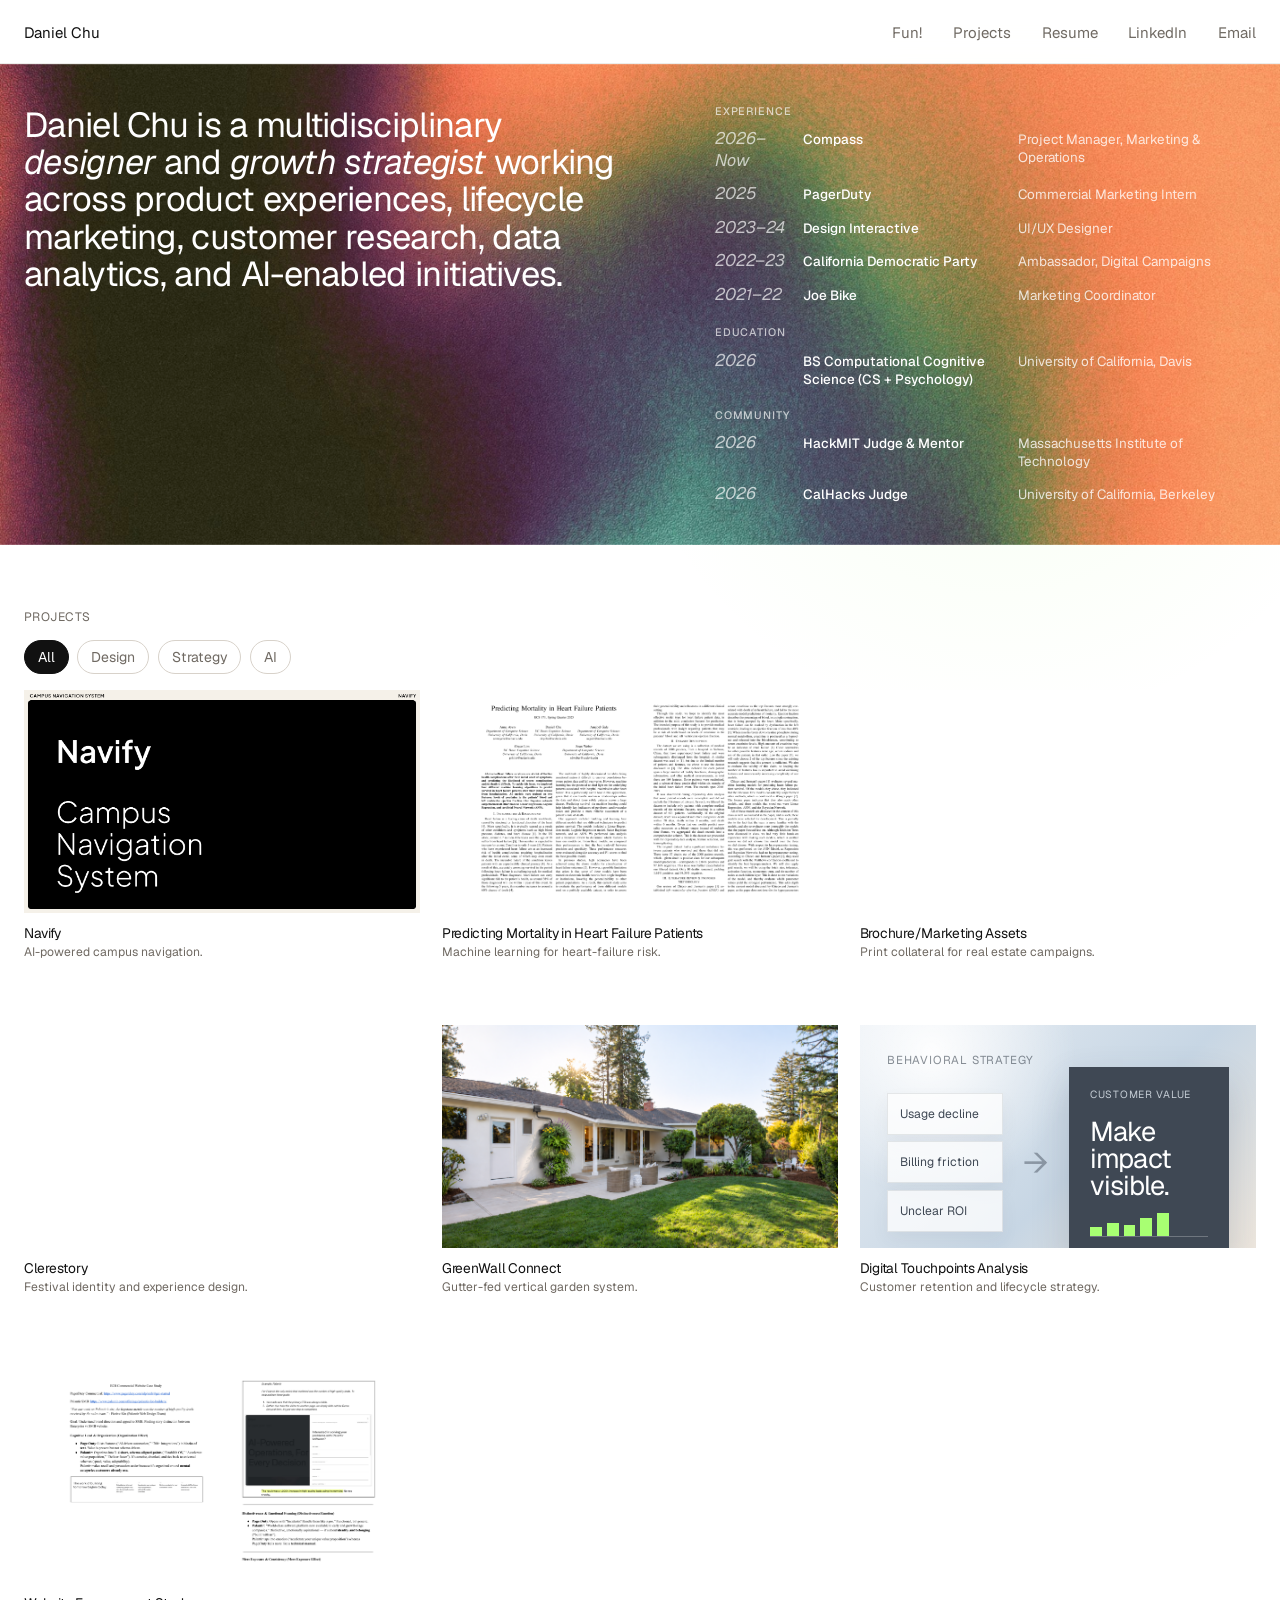
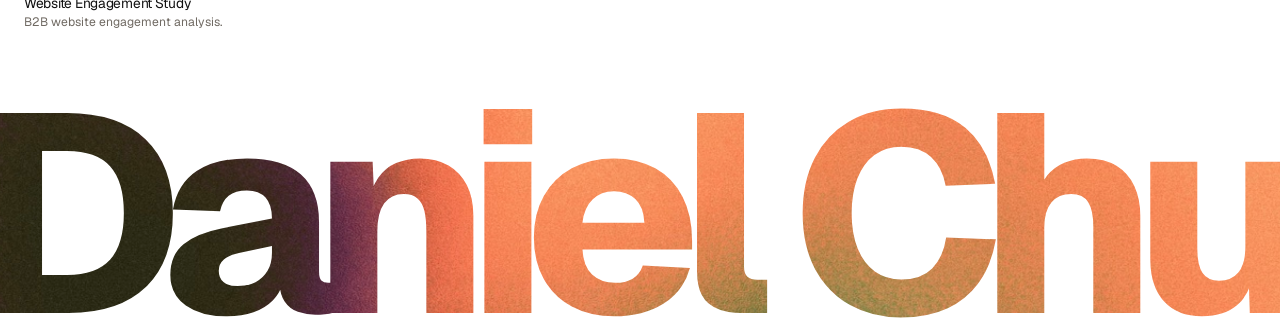
==== index.html @ 102b9177 "Replace GreenWall card image" ====
<!DOCTYPE html>
<html lang="en">
<head>
  <meta charset="UTF-8">
  <meta name="viewport" content="width=device-width, initial-scale=1.0">
  <title>Daniel Chu | Portfolio</title>
  <meta
    name="description"
    content="Daniel Chu's portfolio featuring project management, marketing, analytics, and AI-assisted technical work."
  >
  <link rel="stylesheet" href="styles.css?v=20261106-greenwall-reupload">
</head>
<body>
  <div class="page-shell">
    <nav class="hero-nav" id="top" aria-label="Primary navigation">
      <div class="brand-lockup">
        <a class="brand" href="index.html"><span>Daniel Chu</span></a>
      </div>
      <div class="hero-nav-links">
        <a href="fun.html">Fun!</a>
        <a href="#portfolio">Projects</a>
        <a href="assets/Daniel-Chu-Resume.pdf?v=20261029" target="_blank" rel="noreferrer">Resume</a>
        <a href="https://www.linkedin.com/in/dcchu/" target="_blank" rel="noreferrer">LinkedIn</a>
        <a href="mailto:danielcchu17@gmail.com">Email</a>
      </div>
    </nav>

    <header class="hero">

      <div class="hero-grid">
        <div class="hero-intro">
          <h1>
            <span class="hero-lead">Daniel Chu is a multidisciplinary</span> <em>designer</em> and <em>growth strategist</em> working across product experiences, lifecycle marketing, customer research, data analytics, and AI-enabled initiatives.
          </h1>
        </div>

        <div class="hero-experience" aria-label="Experience, education, and community">
          <section class="hero-profile-section" aria-labelledby="experience-heading">
            <h2 class="hero-profile-heading" id="experience-heading">Experience</h2>
            <div class="hero-experience-list">
              <div class="hero-experience-row">
                <span>2026–Now</span>
                <strong>Compass</strong>
                <span>Project Manager, Marketing &amp; Operations</span>
              </div>
              <div class="hero-experience-row">
                <span>2025</span>
                <strong>PagerDuty</strong>
                <span>Commercial Marketing Intern</span>
              </div>
              <div class="hero-experience-row">
                <span>2023–24</span>
                <strong>Design Interactive</strong>
                <span>UI/UX Designer</span>
              </div>
              <div class="hero-experience-row">
                <span>2022–23</span>
                <strong>California Democratic Party</strong>
                <span>Ambassador, Digital Campaigns</span>
              </div>
              <div class="hero-experience-row">
                <span>2021–22</span>
                <strong>Joe Bike</strong>
                <span>Marketing Coordinator</span>
              </div>
            </div>
          </section>

          <section class="hero-profile-section" aria-labelledby="education-heading">
            <h2 class="hero-profile-heading" id="education-heading">Education</h2>
            <div class="hero-experience-list">
              <div class="hero-experience-row">
                <span>2026</span>
                <strong>BS Computational Cognitive Science (CS + Psychology)</strong>
                <span>University of California, Davis</span>
              </div>
            </div>
          </section>

          <section class="hero-profile-section" aria-labelledby="community-heading">
            <h2 class="hero-profile-heading" id="community-heading">Community</h2>
            <div class="hero-experience-list">
              <div class="hero-experience-row">
                <span>2026</span>
                <strong>HackMIT Judge &amp; Mentor</strong>
                <span>Massachusetts Institute of Technology</span>
              </div>
              <div class="hero-experience-row">
                <span>2026</span>
                <strong>CalHacks Judge</strong>
                <span>University of California, Berkeley</span>
              </div>
            </div>
          </section>
        </div>

      </div>

    </header>

    <main class="portfolio-layout" id="portfolio">
      <section class="showcase-section">
        <div class="column-label">Projects</div>

        <div class="showcase-tabs" role="tablist" aria-label="Portfolio categories">
          <button class="showcase-tab is-active" type="button" role="tab" aria-selected="true" data-filter="all">All</button>
          <button class="showcase-tab" type="button" role="tab" aria-selected="false" data-filter="design">Design</button>
          <button class="showcase-tab" type="button" role="tab" aria-selected="false" data-filter="strategy">Strategy</button>
          <button class="showcase-tab" type="button" role="tab" aria-selected="false" data-filter="ai">AI</button>
        </div>

        <div class="showcase-grid">
          <article class="showcase-card" data-category="design technical ai">
            <a class="showcase-thumb" href="assets/work/navify.pdf" target="_blank" rel="noreferrer">
              <img src="assets/work/navify.png" alt="Preview of Navify portfolio PDF">
            </a>
            <div class="showcase-copy">
              <h3>Navify</h3>
              <p>AI-powered campus navigation.</p>
            </div>
          </article>

          <article class="showcase-card" data-category="ai technical">
            <a
              class="showcase-thumb report-pages-thumb"
              href="assets/work/heart-failure-mortality.pdf"
              target="_blank"
              rel="noreferrer"
              aria-label="Open the Predicting Mortality in Heart Failure Patients report"
            >
              <span class="two-page-cover" aria-hidden="true">
                <img src="assets/work/heart-failure-page-1.png" alt="">
                <img src="assets/work/heart-failure-page-2.png" alt="">
              </span>
            </a>
            <div class="showcase-copy">
              <h3>Predicting Mortality in Heart Failure Patients</h3>
              <p>Machine learning for heart-failure risk.</p>
            </div>
          </article>

          <article class="showcase-card" data-category="design">
            <a
              class="showcase-thumb marketing-assets-card-thumb"
              href="assets/work/laver-brochure.pdf"
              target="_blank"
              rel="noreferrer"
              aria-label="Open the Laver real estate brochure"
            >
              <span class="marketing-assets-card-art" aria-hidden="true">
                <span class="marketing-assets-card-slide marketing-assets-brochure-slide">
                  <img src="assets/work/laver-brochure-cover.jpg" alt="">
                </span>
                <span class="marketing-assets-card-slide marketing-assets-sleeper-slide">
                  <img src="assets/work/sleeper-postcard-cover.jpg" alt="">
                </span>
                <span class="marketing-assets-card-slide marketing-assets-kathy-slide">
                  <img src="assets/work/kathy-postcard-cover.jpg" alt="">
                </span>
                <span class="marketing-assets-card-slide marketing-assets-laver-slide">
                  <img src="assets/work/laver-postcard-cover.jpg" alt="">
                </span>
              </span>
            </a>
            <div class="showcase-copy">
              <h3>Brochure/Marketing Assets</h3>
              <p>Print collateral for real estate campaigns.</p>
            </div>
          </article>

          <article class="showcase-card" data-category="design technical">
            <a
              class="showcase-thumb clerestory-card-thumb"
              href="projects/clerestory.html"
              aria-label="View the Clerestory brand identity case study"
            >
              <span class="clerestory-card-art" aria-hidden="true">
                <span class="clerestory-card-slide clerestory-card-coffee-slide">
                  <img src="assets/work/clerestory-coffee-cutout.png" alt="">
                </span>
                <span class="clerestory-card-slide clerestory-card-island-slide">
                  <img src="assets/work/clerestory-island-cutout.png" alt="">
                </span>
                <span class="clerestory-card-slide clerestory-card-tote-slide">
                  <img src="assets/work/clerestory-tote-cutout.png" alt="">
                  <img src="assets/work/clerestory-tote-cutout.png" alt="">
                  <img src="assets/work/clerestory-tote-cutout.png" alt="">
                </span>
              </span>
            </a>
            <div class="showcase-copy">
              <h3>Clerestory</h3>
              <p>Festival identity and experience design.</p>
            </div>
          </article>

          <article class="showcase-card" data-category="design">
            <a class="showcase-thumb greenwall-card-thumb" href="assets/work/final-green-wall.pdf" target="_blank" rel="noreferrer">
              <img src="assets/work/laver-greenwall-2.png" alt="GreenWall Connect installed beneath a residential gutter">
            </a>
            <div class="showcase-copy">
              <h3>GreenWall Connect</h3>
              <p>Gutter-fed vertical garden system.</p>
            </div>
          </article>

          <article class="showcase-card" data-category="strategy technical">
            <a
              class="showcase-thumb touchpoints-thumb"
              href="projects/digital-touchpoints-analysis.html"
              aria-label="View the Digital Touchpoints Analysis case study"
            >
              <div class="touchpoints-art" aria-hidden="true">
                <div class="touchpoints-art-header">
                  <span>Behavioral strategy</span>
                </div>
                <div class="touchpoints-flow">
                  <div class="touchpoints-signals">
                    <span>Usage decline</span>
                    <span>Billing friction</span>
                    <span>Unclear ROI</span>
                  </div>
                  <span class="touchpoints-arrow">&rarr;</span>
                  <div class="touchpoints-value">
                    <small>Customer value</small>
                    <strong>Make impact visible.</strong>
                    <div class="touchpoints-bars">
                      <i></i><i></i><i></i><i></i><i></i>
                    </div>
                  </div>
                </div>
                <div class="touchpoints-art-footer">
                  <strong>Digital Touchpoints</strong>
                </div>
              </div>
            </a>
            <div class="showcase-copy">
              <h3>Digital Touchpoints Analysis</h3>
              <p>Customer retention and lifecycle strategy.</p>
            </div>
          </article>

          <article class="showcase-card" data-category="strategy technical">
            <a
              class="showcase-thumb report-pages-thumb"
              href="assets/work/website-engagement-study.pdf"
              target="_blank"
              rel="noreferrer"
              aria-label="Open the Website Engagement Study report"
            >
              <span class="two-page-cover" aria-hidden="true">
                <img src="assets/work/website-engagement-page-1.png" alt="">
                <img src="assets/work/website-engagement-page-2.png" alt="">
              </span>
            </a>
            <div class="showcase-copy">
              <h3>Website Engagement Study</h3>
              <p>B2B website engagement analysis.</p>
            </div>
          </article>

        </div>
      </section>
    </main>

    <footer class="site-footer" aria-label="Page footer">
      <div class="site-footer-name">Daniel Chu</div>
    </footer>
  </div>

  <script src="script.js?v=20261105-tabbed-grid"></script>
</body>
</html>
---- styles.css ----
@font-face {
  font-family: "Geist";
  src: url("assets/fonts/geist/Geist-Variable.woff2") format("woff2");
  font-style: normal;
  font-weight: 100 900;
  font-display: swap;
}

@font-face {
  font-family: "Geist";
  src: url("assets/fonts/geist/Geist-VariableItalic.woff2") format("woff2");
  font-style: italic;
  font-weight: 100 900;
  font-display: swap;
}

:root {
  --bg: #ffffff;
  --panel: #ece9e3;
  --text: #111111;
  --muted: #706a63;
  --faint: #b1aaa2;
  --highlight: #a8ff72;
  --dark: #2d2f34;
  --charcoal: #454545;
  --red-a: #6c1f1b;
  --red-b: #a63f33;
  --light-a: #e8e3db;
  --light-b: #d9d4cc;
  --silver-a: #d3cfc7;
  --silver-b: #c5bfb6;
}

* {
  box-sizing: border-box;
}

html {
  scroll-behavior: smooth;
}

body {
  margin: 0;
  overflow-x: clip;
  background:
    radial-gradient(circle at 78% 18%, rgba(168, 255, 114, 0.1), transparent 24rem),
    var(--bg);
  color: var(--text);
  font-family: "Geist", "Helvetica Neue", Helvetica, Arial, sans-serif;
}

a {
  color: inherit;
  text-decoration: none;
}

a:hover,
a:focus-visible {
  text-decoration: underline;
  text-underline-offset: 0.18em;
}

::selection {
  background: var(--highlight);
  color: var(--text);
}

.hero-nav-links a:hover,
.hero-nav-links a:focus-visible,
.contact-links a:hover,
.contact-links a:focus-visible {
  color: var(--highlight);
  text-decoration-color: var(--highlight);
}

h1,
h2,
h3,
p,
ul {
  margin: 0;
}

p,
li {
  color: var(--muted);
  line-height: 1.45;
}

h2,
h3 {
  font-family: "Geist", "Helvetica Neue", Helvetica, Arial, sans-serif;
  line-height: 1.1;
  letter-spacing: -0.02em;
  font-weight: 400;
}

ul {
  padding-left: 1.15rem;
}

.page-shell {
  width: min(1320px, calc(100% - 3rem));
  margin: 0 auto;
  padding: 0;
}

.hero {
  --hero-bg-y: 33%;
  position: relative;
  isolation: isolate;
  display: flex;
  flex-direction: column;
}

.hero::before {
  content: "";
  position: absolute;
  z-index: -1;
  top: 0;
  right: calc(50% - 50vw);
  bottom: 0;
  left: calc(50% - 50vw);
  border-block: 1px solid rgba(255, 255, 255, 0.16);
  background: url("assets/hero-aurora.jpg") center var(--hero-bg-y) / cover no-repeat;
}

.hero-nav {
  position: sticky;
  isolation: isolate;
  top: 0;
  z-index: 100;
  min-height: 4rem;
  display: flex;
  align-items: center;
  justify-content: space-between;
  gap: 2rem;
}

.hero-nav::before {
  content: "";
  position: absolute;
  z-index: -1;
  top: 0;
  right: calc(50% - 50vw);
  bottom: 0;
  left: calc(50% - 50vw);
  border-bottom: 1px solid rgba(230, 230, 226, 0.72);
  background: rgba(255, 255, 255, 0.72);
  backdrop-filter: blur(14px);
  -webkit-backdrop-filter: blur(14px);
}

.brand-lockup {
  display: flex;
  align-items: baseline;
  gap: 1rem;
}

.brand {
  font-family: "Geist", "Helvetica Neue", Helvetica, Arial, sans-serif;
  font-size: 0.94rem;
  font-weight: 400;
  letter-spacing: 0;
}

.brand:hover,
.brand:focus-visible {
  text-decoration: none;
}

.brand > span:first-child {
  transition: color 180ms ease;
}

.brand:hover > span:first-child,
.brand:focus-visible > span:first-child {
  color: var(--highlight);
}

.hero-nav-links {
  display: flex;
  align-items: center;
  gap: clamp(1rem, 2.4vw, 2.4rem);
  color: var(--muted);
  font-family: "Geist", "Helvetica Neue", Helvetica, Arial, sans-serif;
  font-size: 0.94rem;
  letter-spacing: 0;
}

.hero-grid {
  display: grid;
  grid-template-columns: minmax(0, 1fr) minmax(460px, 0.9fr);
  gap: clamp(4rem, 7vw, 7rem);
  align-items: start;
  padding: 2.6rem 0;
  color: #ffffff;
}

.hero-intro,
.hero-experience,
.hero-scroll {
  opacity: 0;
  animation: hero-arrive 750ms cubic-bezier(0.22, 1, 0.36, 1) forwards;
}

.hero-experience {
  animation-delay: 160ms;
}

.hero-scroll {
  animation-delay: 300ms;
}

.hero-kicker,
.hero-experience-label {
  margin-bottom: 1.2rem;
  color: var(--faint);
  font-size: 0.72rem;
  letter-spacing: 0.08em;
  text-transform: uppercase;
}

.hero-intro h1 {
  max-width: 100%;
  font-family: "Geist", "Helvetica Neue", Helvetica, Arial, sans-serif;
  font-size: clamp(1.95rem, 2.7vw, 2.2rem);
  font-weight: 400;
  letter-spacing: -0.02em;
  line-height: 1.08;
}

.hero-intro h1 em {
  font-weight: 400;
}

.hero-lead {
  display: block;
}

.tagline {
  min-height: 3.2em;
  max-width: 34rem;
  margin-top: 1.6rem;
  color: rgba(255, 255, 255, 0.84);
  font-size: clamp(0.92rem, 1.2vw, 1.05rem);
}

.tagline.is-typing::after {
  content: "";
  display: inline-block;
  width: 1px;
  height: 0.95em;
  margin-left: 0.16rem;
  background: currentColor;
  vertical-align: -0.08em;
  animation: blink-caret 900ms steps(1) infinite;
}

.hero-experience-list {
  display: grid;
  gap: 0.72rem;
}

.hero-profile-section + .hero-profile-section {
  margin-top: 1.4rem;
}

.hero-profile-heading {
  margin-bottom: 0.65rem;
  color: rgba(255, 255, 255, 0.68);
  font-size: 0.68rem;
  font-weight: 500;
  letter-spacing: 0.08em;
  line-height: 1;
  text-transform: uppercase;
}

.hero-experience-row {
  display: grid;
  grid-template-columns: 72px minmax(150px, 1fr) minmax(180px, 1.2fr);
  gap: 1rem;
  align-items: baseline;
  font-size: clamp(0.78rem, 1.05vw, 0.92rem);
}

.hero-experience-row > span:first-child {
  color: rgba(255, 255, 255, 0.68);
  font-family: "Geist", "Helvetica Neue", Helvetica, Arial, sans-serif;
  font-size: 1.05rem;
  font-style: italic;
}

.hero-experience-row strong {
  font-weight: 500;
}

.hero-experience-row > span:last-child {
  color: rgba(255, 255, 255, 0.8);
}

.hero-scroll {
  display: flex;
  align-items: center;
  justify-content: space-between;
  padding: 1.15rem 0;
  color: var(--muted);
  font-size: 0.76rem;
  letter-spacing: 0.05em;
  text-transform: uppercase;
}

.portfolio-layout {
  display: block;
  scroll-margin-top: 4.75rem;
}

.column-label {
  margin-bottom: 0.9rem;
  color: var(--muted);
  font-size: 0.76rem;
  letter-spacing: 0.04em;
  text-transform: uppercase;
}

.work-item {
  display: grid;
  grid-template-columns: 86px 1fr;
  gap: 1rem;
  margin-bottom: 1.35rem;
  align-items: start;
}

.work-section {
  margin-top: 4rem;
}

.work-meta {
  padding-top: 0.45rem;
  color: var(--faint);
  font-size: 0.82rem;
}

.work-body h2 {
  margin-bottom: 0.45rem;
  font-size: 1rem;
}

.work-summary {
  max-width: 34rem;
  font-size: 0.93rem;
}

.work-notes {
  max-width: 34rem;
  margin-top: 0.4rem;
}

.work-notes li {
  margin-bottom: 0.34rem;
}

.side-column {
  position: sticky;
  top: 1rem;
  align-self: start;
}

.side-section {
  margin-bottom: 2rem;
}

.side-section:first-child {
  margin-top: 4rem;
}

.side-section p {
  font-size: 0.93rem;
}

.mini-list {
  display: grid;
  gap: 1.1rem;
}

.mini-item {
  display: grid;
  grid-template-columns: 56px 1fr;
  gap: 0.9rem;
  align-items: start;
}

.mini-year {
  padding-top: 0.15rem;
  color: var(--faint);
  font-size: 0.78rem;
}

.mini-item h3 {
  margin-bottom: 0.16rem;
  font-size: 0.95rem;
}

.mini-item p {
  font-size: 0.88rem;
}

.contact-links {
  display: grid;
  gap: 0.5rem;
  font-size: 0.93rem;
}

.showcase-section {
  margin-top: 4rem;
}

.showcase-heading {
  display: grid;
  gap: 0.4rem;
  margin-bottom: 1rem;
}

.showcase-heading h2 {
  font-size: clamp(1.4rem, 3vw, 2rem);
}

.showcase-heading p {
  max-width: 42rem;
  font-size: 0.93rem;
}

.showcase-tabs {
  display: flex;
  flex-wrap: wrap;
  gap: 0.55rem;
  margin-bottom: 1rem;
}

.showcase-tab {
  appearance: none;
  border: 1px solid #d8d2ca;
  background: transparent;
  color: var(--muted);
  padding: 0.45rem 0.8rem;
  border-radius: 999px;
  font: inherit;
  font-size: 0.88rem;
  cursor: pointer;
  transition: background-color 180ms ease, border-color 180ms ease, color 180ms ease;
}

.showcase-tab:hover,
.showcase-tab:focus-visible {
  background: #f1efeb;
  border-color: #e1ddd6;
  color: var(--text);
}

.showcase-tab.is-active,
.showcase-tab[aria-selected="true"] {
  background: var(--text);
  border-color: var(--text);
  color: #fff;
}

.showcase-grid {
  display: grid;
  grid-template-columns: repeat(3, minmax(0, 1fr));
  gap: 4rem 1.35rem;
}

.showcase-card {
  display: grid;
  grid-template-rows: auto auto;
  align-content: start;
  gap: 0.75rem;
  padding: 0;
  background: transparent;
  transition: transform 180ms ease;
}

.showcase-card:hover,
.showcase-card:focus-within {
  transform: translateY(-3px);
}

.showcase-thumb {
  aspect-ratio: 16 / 9;
  display: flex;
  align-items: center;
  justify-content: center;
  overflow: hidden;
  background: #ebe7e0;
  transition: background-color 180ms ease, box-shadow 180ms ease;
}

.showcase-thumb img {
  display: block;
  width: 100%;
  height: 100%;
  object-fit: cover;
  object-position: top center;
}

.greenwall-card-thumb img {
  object-position: center;
}

.report-pages-thumb {
  background: #fff;
}

.two-page-cover {
  width: 100%;
  height: 100%;
  min-width: 0;
  min-height: 0;
  display: grid;
  grid-template-columns: repeat(2, minmax(0, 1fr));
  grid-template-rows: minmax(0, 1fr);
  overflow: hidden;
  background: #fff;
}

.two-page-cover img {
  width: 100%;
  height: 100%;
  min-width: 0;
  min-height: 0;
  object-fit: contain;
  object-position: top center;
}

.two-page-cover img:first-child {
  object-position: top right;
}

.two-page-cover img:last-child {
  object-position: top left;
}

.clerestory-card-thumb {
  position: relative;
  isolation: isolate;
  background: #fff;
}

.clerestory-card-art {
  position: absolute;
  inset: 0;
  display: block;
}

.clerestory-card-slide {
  position: absolute;
  inset: 0;
  display: flex;
  align-items: center;
  justify-content: center;
  opacity: 0;
  pointer-events: none;
  animation: clerestory-cover-cycle 1.5s step-end infinite;
}

.clerestory-card-slide img {
  display: block;
  width: auto;
  max-width: none;
  object-fit: contain;
  filter: drop-shadow(0 14px 18px rgba(35, 27, 21, 0.12));
}

.clerestory-card-coffee-slide {
  animation-delay: 0s;
}

.clerestory-card-coffee-slide img {
  height: 96% !important;
}

.clerestory-card-island-slide {
  animation-delay: -1s;
}

.clerestory-card-island-slide img {
  height: 88% !important;
  transform: rotate(-1deg);
}

.clerestory-card-tote-slide {
  gap: 1%;
  padding: 3% 5%;
  animation-delay: -0.5s;
}

.clerestory-card-tote-slide img {
  width: auto;
  height: 88% !important;
  max-width: 29%;
}

@keyframes clerestory-cover-cycle {
  0%,
  33.32% {
    opacity: 1;
  }

  33.33%,
  100% {
    opacity: 0;
  }
}

@media (prefers-reduced-motion: reduce) {
  .clerestory-card-slide {
    animation: none;
    opacity: 0;
  }

  .clerestory-card-island-slide {
    opacity: 1;
  }
}

.marketing-assets-card-thumb {
  position: relative;
  isolation: isolate;
  background: #fff;
}

.marketing-assets-card-art,
.marketing-assets-card-slide {
  position: absolute;
  inset: 0;
}

.marketing-assets-card-slide {
  display: flex;
  align-items: center;
  justify-content: center;
  padding: 2.5%;
  opacity: 0;
  pointer-events: none;
  animation: marketing-assets-cover-cycle 2s step-end infinite;
}

.marketing-assets-card-slide img {
  width: 100%;
  height: 100%;
  object-fit: contain;
  object-position: center;
}

.marketing-assets-brochure-slide {
  animation-delay: 0s;
}

.marketing-assets-sleeper-slide {
  animation-delay: -1.5s;
}

.marketing-assets-kathy-slide {
  animation-delay: -1s;
}

.marketing-assets-laver-slide {
  animation-delay: -0.5s;
}

@keyframes marketing-assets-cover-cycle {
  0%,
  24.99% {
    opacity: 1;
  }

  25%,
  100% {
    opacity: 0;
  }
}

@media (prefers-reduced-motion: reduce) {
  .marketing-assets-card-slide {
    animation: none;
    opacity: 0;
  }

  .marketing-assets-brochure-slide {
    opacity: 1;
  }
}

.touchpoints-thumb {
  overflow: hidden;
  background: #dce6ef;
}

.touchpoints-art {
  width: 100%;
  height: 100%;
  display: flex;
  flex-direction: column;
  justify-content: space-between;
  padding: clamp(1rem, 2.4vw, 1.7rem);
  background:
    radial-gradient(circle at 18% 12%, rgba(255, 255, 255, 0.95), transparent 38%),
    linear-gradient(135deg, #e8eef4, #c7d6e4 58%, #eee7de);
  color: #3f4854;
}

.touchpoints-art-header,
.touchpoints-art-footer {
  display: flex;
  align-items: center;
  justify-content: space-between;
  gap: 1rem;
  font-size: clamp(0.58rem, 1vw, 0.72rem);
  letter-spacing: 0.07em;
  text-transform: uppercase;
}

.touchpoints-art-header {
  color: rgba(63, 72, 84, 0.62);
}

.touchpoints-art-footer strong {
  font-family: "Geist", "Helvetica Neue", Helvetica, Arial, sans-serif;
  font-size: clamp(0.9rem, 1.7vw, 1.25rem);
  font-weight: 400;
  letter-spacing: -0.02em;
  text-transform: none;
}

.touchpoints-flow {
  display: grid;
  grid-template-columns: minmax(100px, 0.8fr) auto minmax(140px, 1.1fr);
  gap: clamp(0.6rem, 1.7vw, 1.25rem);
  align-items: center;
}

.touchpoints-signals {
  display: grid;
  gap: 0.42rem;
}

.touchpoints-signals span {
  padding: clamp(0.45rem, 1.1vw, 0.75rem);
  border: 1px solid rgba(63, 72, 84, 0.12);
  background: rgba(255, 255, 255, 0.76);
  box-shadow: 0 8px 18px rgba(63, 72, 84, 0.06);
  font-size: clamp(0.55rem, 1.1vw, 0.76rem);
}

.touchpoints-arrow {
  color: rgba(63, 72, 84, 0.45);
  font-family: "Geist", "Helvetica Neue", Helvetica, Arial, sans-serif;
  font-size: clamp(1.2rem, 2.7vw, 2rem);
}

.touchpoints-value {
  min-height: clamp(130px, 18vw, 190px);
  display: flex;
  flex-direction: column;
  padding: clamp(0.8rem, 1.8vw, 1.3rem);
  background: #3f4854;
  color: #fff;
  box-shadow: 0 16px 35px rgba(63, 72, 84, 0.2);
}

.touchpoints-value small {
  color: #c4ccd4;
  font-size: clamp(0.5rem, 0.9vw, 0.65rem);
  letter-spacing: 0.07em;
  text-transform: uppercase;
}

.touchpoints-value strong {
  max-width: 9ch;
  margin-top: auto;
  font-family: "Geist", "Helvetica Neue", Helvetica, Arial, sans-serif;
  font-size: clamp(1rem, 2.4vw, 1.7rem);
  font-weight: 400;
  letter-spacing: -0.03em;
  line-height: 1;
}

.touchpoints-bars {
  height: 26px;
  display: flex;
  align-items: end;
  gap: 5px;
  margin-top: 0.7rem;
  border-bottom: 1px solid rgba(255, 255, 255, 0.25);
}

.touchpoints-bars i {
  width: 10%;
  background: var(--highlight);
}

.touchpoints-bars i:nth-child(1) { height: 35%; }
.touchpoints-bars i:nth-child(2) { height: 50%; }
.touchpoints-bars i:nth-child(3) { height: 44%; }
.touchpoints-bars i:nth-child(4) { height: 72%; }
.touchpoints-bars i:nth-child(5) { height: 92%; }

.showcase-card:hover .showcase-thumb,
.showcase-card:focus-within .showcase-thumb {
  box-shadow: none;
}

.showcase-copy {
  display: grid;
  grid-template-rows: auto auto;
  align-content: start;
  gap: 0.12rem;
}

.showcase-copy h3 {
  font-size: 0.86rem;
  line-height: 1.25;
}

.showcase-copy p {
  font-size: 0.76rem;
  line-height: 1.4;
}

.showcase-card.is-hidden {
  display: none;
}

.reveal {
  opacity: 0;
  transform: translateY(18px);
  transition: opacity 560ms ease, transform 560ms ease;
}

.reveal.is-visible {
  opacity: 1;
  transform: translateY(0);
}

@keyframes blink-caret {
  0%,
  49% {
    opacity: 1;
  }

  50%,
  100% {
    opacity: 0;
  }
}

@keyframes hero-arrive {
  from {
    opacity: 0;
    transform: translateY(22px);
  }

  to {
    opacity: 1;
    transform: translateY(0);
  }
}

.site-footer {
  width: 100vw;
  margin-top: clamp(1.5rem, 4vw, 3.5rem);
  margin-left: calc(50% - 50vw);
  padding: clamp(0.75rem, 2vw, 1.5rem) 0 0;
  overflow: hidden;
  background: transparent;
}

.site-footer-name {
  width: 100%;
  color: #c7c7c7;
  font-family: "Geist", "Helvetica Neue", Helvetica, Arial, sans-serif;
  font-size: clamp(4rem, 22vw, 20rem);
  font-weight: 750;
  line-height: 0.76;
  letter-spacing: -0.08em;
  text-align: left;
  text-indent: -0.09em;
  white-space: nowrap;
  transform: scaleX(1.0375);
  transform-origin: left center;
  background-image: url("assets/hero-aurora.jpg");
  background-repeat: no-repeat;
  background-position: center var(--footer-bg-y, 20%);
  background-size: 115vw auto;
  -webkit-background-clip: text;
  background-clip: text;
  -webkit-text-fill-color: transparent;
}

.fun-shell {
  min-height: 100vh;
}

.fun-page {
  display: grid;
  width: 100vw;
  min-height: calc(100vh - 4rem);
  margin-left: calc(50% - 50vw);
  padding: 2rem;
  background: url("assets/hero-aurora.jpg") center 38% / cover no-repeat;
  place-items: center;
}

.fun-hero {
  color: #fff;
  text-align: center;
}

.fun-hero h1 {
  font-size: clamp(3.5rem, 9vw, 8rem);
  font-weight: 500;
  line-height: 0.95;
  letter-spacing: -0.06em;
}

@media (prefers-reduced-motion: reduce) {
  .hero-intro,
  .hero-experience,
  .hero-scroll {
    opacity: 1;
    animation: none;
  }

  .tagline.is-typing::after {
    animation: none;
  }
}

@media (max-width: 900px) {
  .hero-grid {
    grid-template-columns: 1fr;
    gap: 4rem;
    padding: 2.6rem 0;
  }

  .hero-intro h1 {
    max-width: 26ch;
  }

  .hero-experience {
    max-width: 44rem;
  }

  .hero-scroll {
    margin-top: 1.5rem;
  }
}

@media (max-width: 980px) {
  .portfolio-layout {
    grid-template-columns: 1fr;
    gap: 2.75rem;
  }

  .side-column {
    position: static;
  }

  .showcase-grid {
    grid-template-columns: repeat(2, minmax(0, 1fr));
  }
}

@media (max-width: 680px) {
  .page-shell {
    width: min(100% - 1.5rem, 1320px);
  }

  .hero-nav {
    flex-direction: column;
    align-items: flex-start;
    gap: 0.8rem;
    padding: 0.9rem 0;
  }

  .hero-nav-links {
    width: 100%;
    flex-wrap: wrap;
    justify-content: space-between;
    gap: 0.65rem 1rem;
    font-size: 0.67rem;
  }

  .hero-grid {
    gap: 3.5rem;
    padding-top: 2.6rem;
  }

  .hero-intro h1 {
    font-size: clamp(2rem, 8.5vw, 2.65rem);
  }

  .tagline {
    min-height: 4.4em;
  }

  .showcase-thumb {
    aspect-ratio: 4 / 3;
  }

  .hero-experience-row {
    grid-template-columns: 62px 1fr;
    gap: 0.15rem 0.75rem;
  }

  .hero-experience-row > span:last-child {
    grid-column: 2;
  }

  .work-item,
  .mini-item {
    grid-template-columns: 1fr;
    gap: 0.35rem;
  }

  .work-meta,
  .mini-year {
    padding-top: 0;
  }

  .showcase-grid {
    grid-template-columns: 1fr;
  }

  .site-footer {
    margin-top: 2rem;
    padding-top: 0.75rem;
  }

}
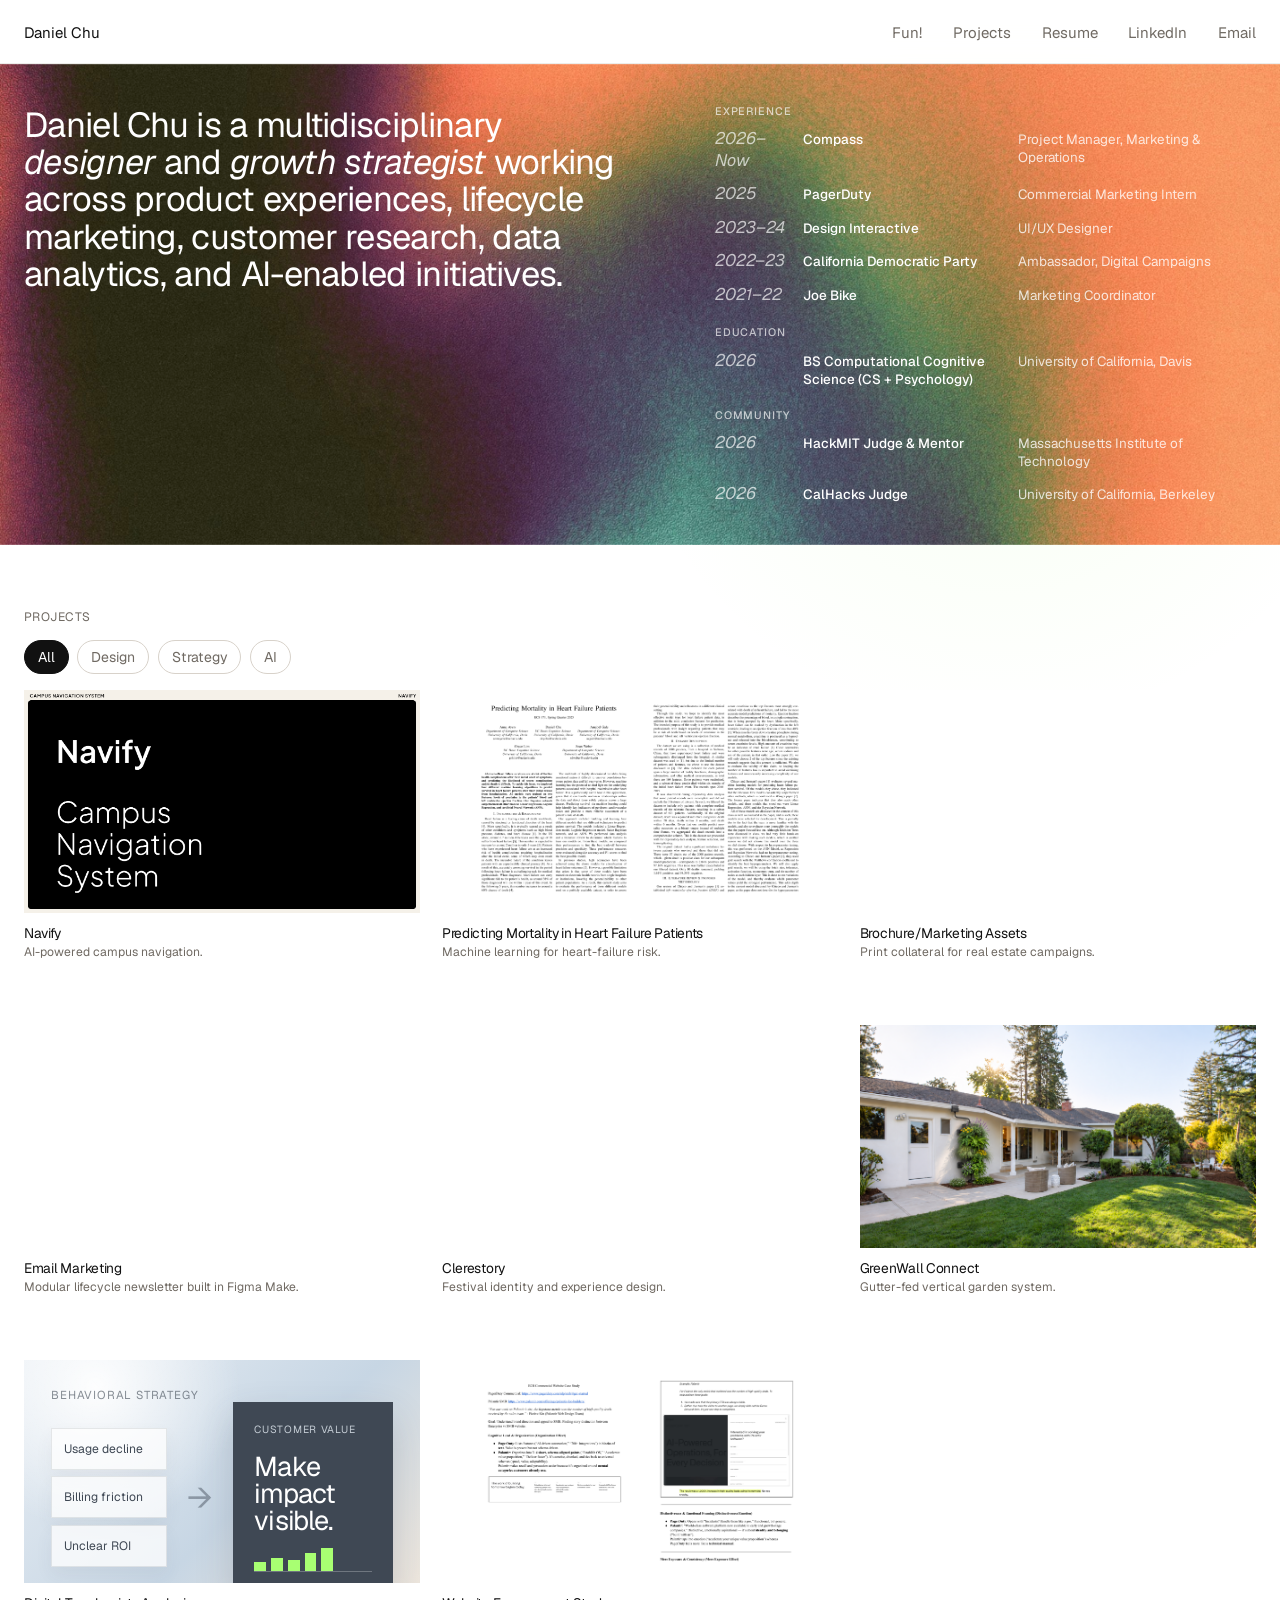
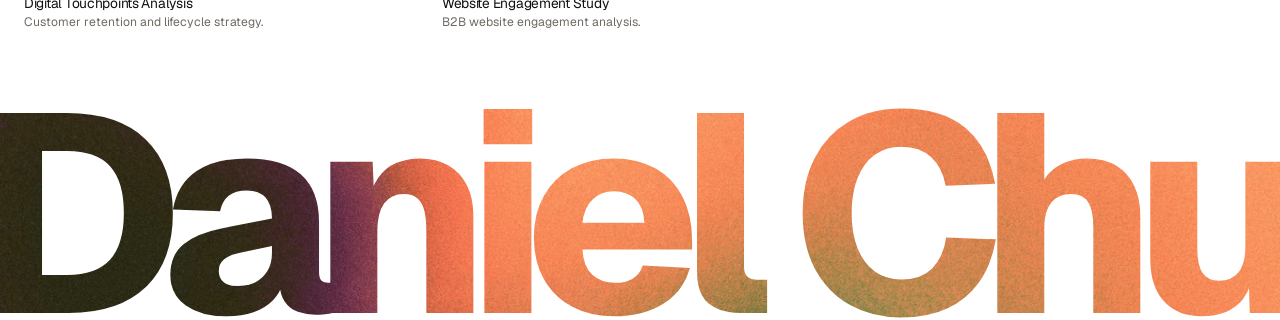
==== commit 3841b948: "Add email marketing project card" ====
--- a/index.html
+++ b/index.html
@@ -142,10 +142,8 @@
           <article class="showcase-card" data-category="design">
             <a
               class="showcase-thumb marketing-assets-card-thumb"
-              href="assets/work/laver-brochure.pdf"
-              target="_blank"
-              rel="noreferrer"
-              aria-label="Open the Laver real estate brochure"
+              href="projects/marketing-assets.html"
+              aria-label="View the Brochure and Marketing Assets project"
             >
               <span class="marketing-assets-card-art" aria-hidden="true">
                 <span class="marketing-assets-card-slide marketing-assets-brochure-slide">
@@ -165,6 +163,49 @@
             <div class="showcase-copy">
               <h3>Brochure/Marketing Assets</h3>
               <p>Print collateral for real estate campaigns.</p>
+            </div>
+          </article>
+
+          <article class="showcase-card" data-category="design strategy ai">
+            <a
+              class="showcase-thumb email-marketing-card-thumb"
+              href="https://www.figma.com/make/VsO2bEeGpvYip3xRsM9HTd/test-2?t=ZF4B5QsrHJPivvor-1"
+              target="_blank"
+              rel="noreferrer"
+              aria-label="Open the Email Marketing project in Figma Make"
+            >
+              <span class="email-marketing-card-art" aria-hidden="true">
+                <span class="email-marketing-card-slide email-marketing-intro-slide">
+                  <span class="email-marketing-masthead">
+                    <img src="assets/work/email-marketing/kw-logo.png" alt="">
+                    <span>Monthly market dispatch</span>
+                  </span>
+                  <span class="email-marketing-intro-copy">
+                    <small>July 2026 · Vol. XII</small>
+                    <strong>Where exceptional homes meet discerning buyers.</strong>
+                  </span>
+                </span>
+                <span class="email-marketing-card-slide email-marketing-property-slide">
+                  <img src="assets/work/email-marketing/property.jpg" alt="">
+                  <span class="email-marketing-property-copy">
+                    <small>Project spotlight</small>
+                    <strong>A considered home, thoughtfully marketed.</strong>
+                    <span>4 BD · 3.5 BA · 2,729 SF</span>
+                  </span>
+                </span>
+                <span class="email-marketing-card-slide email-marketing-recognition-slide">
+                  <img src="assets/work/email-marketing/recognition.png" alt="">
+                  <span class="email-marketing-recognition-copy">
+                    <small>Recognition</small>
+                    <strong>Ranked among Palo Alto's leading agents.</strong>
+                    <span>Modular campaign system · Figma Make</span>
+                  </span>
+                </span>
+              </span>
+            </a>
+            <div class="showcase-copy">
+              <h3>Email Marketing</h3>
+              <p>Modular lifecycle newsletter built in Figma Make.</p>
             </div>
           </article>
 
@@ -195,7 +236,7 @@
           </article>
 
           <article class="showcase-card" data-category="design">
-            <a class="showcase-thumb greenwall-card-thumb" href="assets/work/final-green-wall.pdf" target="_blank" rel="noreferrer">
+            <a class="showcase-thumb greenwall-card-thumb-v2" href="assets/work/final-green-wall.pdf" target="_blank" rel="noreferrer">
               <img src="assets/work/laver-greenwall-2.png" alt="GreenWall Connect installed beneath a residential gutter">
             </a>
             <div class="showcase-copy">
--- a/styles.css
+++ b/styles.css
@@ -503,7 +503,7 @@
   object-position: top center;
 }
 
-.greenwall-card-thumb img {
+.greenwall-card-thumb-v2 img {
   object-position: center;
 }
 
@@ -687,6 +687,156 @@
   }
 
   .marketing-assets-brochure-slide {
+    opacity: 1;
+  }
+}
+
+.email-marketing-card-thumb {
+  position: relative;
+  isolation: isolate;
+  background: #fff;
+  color: #111;
+}
+
+.email-marketing-card-art,
+.email-marketing-card-slide {
+  position: absolute;
+  inset: 0;
+}
+
+.email-marketing-card-slide {
+  overflow: hidden;
+  opacity: 0;
+  pointer-events: none;
+  animation: email-marketing-cover-cycle 1.5s step-end infinite;
+}
+
+.email-marketing-card-slide small {
+  display: block;
+  margin: 0;
+  font-size: clamp(0.38rem, 0.62vw, 0.58rem);
+  font-weight: 600;
+  letter-spacing: 0.13em;
+  line-height: 1.2;
+  text-transform: uppercase;
+}
+
+.email-marketing-card-slide strong {
+  display: block;
+  font-family: Georgia, "Times New Roman", serif;
+  font-weight: 400;
+  line-height: 0.98;
+}
+
+.email-marketing-intro-slide {
+  display: grid;
+  grid-template-columns: 0.92fr 1.08fr;
+  padding: 7% 7.5%;
+  animation-delay: 0s;
+}
+
+.email-marketing-masthead {
+  display: flex;
+  flex-direction: column;
+  align-items: flex-start;
+  justify-content: space-between;
+  padding-right: 11%;
+  border-right: 1px solid #d8d4cd;
+  font-size: clamp(0.4rem, 0.7vw, 0.62rem);
+  line-height: 1.2;
+  text-transform: uppercase;
+}
+
+.email-marketing-masthead img {
+  width: clamp(2.2rem, 6vw, 4.8rem);
+  height: auto;
+  object-fit: contain;
+  object-position: left top;
+}
+
+.email-marketing-intro-copy {
+  display: flex;
+  flex-direction: column;
+  justify-content: space-between;
+  padding-left: 9%;
+}
+
+.email-marketing-intro-copy strong {
+  max-width: 9em;
+  font-size: clamp(1rem, 2.25vw, 2rem);
+}
+
+.email-marketing-property-slide {
+  display: grid;
+  grid-template-columns: 1.15fr 0.85fr;
+  animation-delay: -1s;
+}
+
+.email-marketing-property-slide > img {
+  width: 100%;
+  height: 100%;
+  object-fit: cover;
+  object-position: center;
+}
+
+.email-marketing-property-copy,
+.email-marketing-recognition-copy {
+  display: flex;
+  flex-direction: column;
+  padding: 10% 10% 8%;
+}
+
+.email-marketing-property-copy strong,
+.email-marketing-recognition-copy strong {
+  margin-top: auto;
+  font-size: clamp(0.9rem, 1.72vw, 1.55rem);
+}
+
+.email-marketing-property-copy > span,
+.email-marketing-recognition-copy > span {
+  margin-top: 8%;
+  font-size: clamp(0.38rem, 0.65vw, 0.58rem);
+  letter-spacing: 0.06em;
+  line-height: 1.25;
+  text-transform: uppercase;
+}
+
+.email-marketing-recognition-slide {
+  display: grid;
+  grid-template-columns: 0.88fr 1.12fr;
+  animation-delay: -0.5s;
+}
+
+.email-marketing-recognition-slide > img {
+  width: 100%;
+  height: 100%;
+  object-fit: cover;
+  object-position: center;
+}
+
+.email-marketing-recognition-copy {
+  padding: 8% 9% 7%;
+}
+
+@keyframes email-marketing-cover-cycle {
+  0%,
+  33.32% {
+    opacity: 1;
+  }
+
+  33.33%,
+  100% {
+    opacity: 0;
+  }
+}
+
+@media (prefers-reduced-motion: reduce) {
+  .email-marketing-card-slide {
+    animation: none;
+    opacity: 0;
+  }
+
+  .email-marketing-intro-slide {
     opacity: 1;
   }
 }
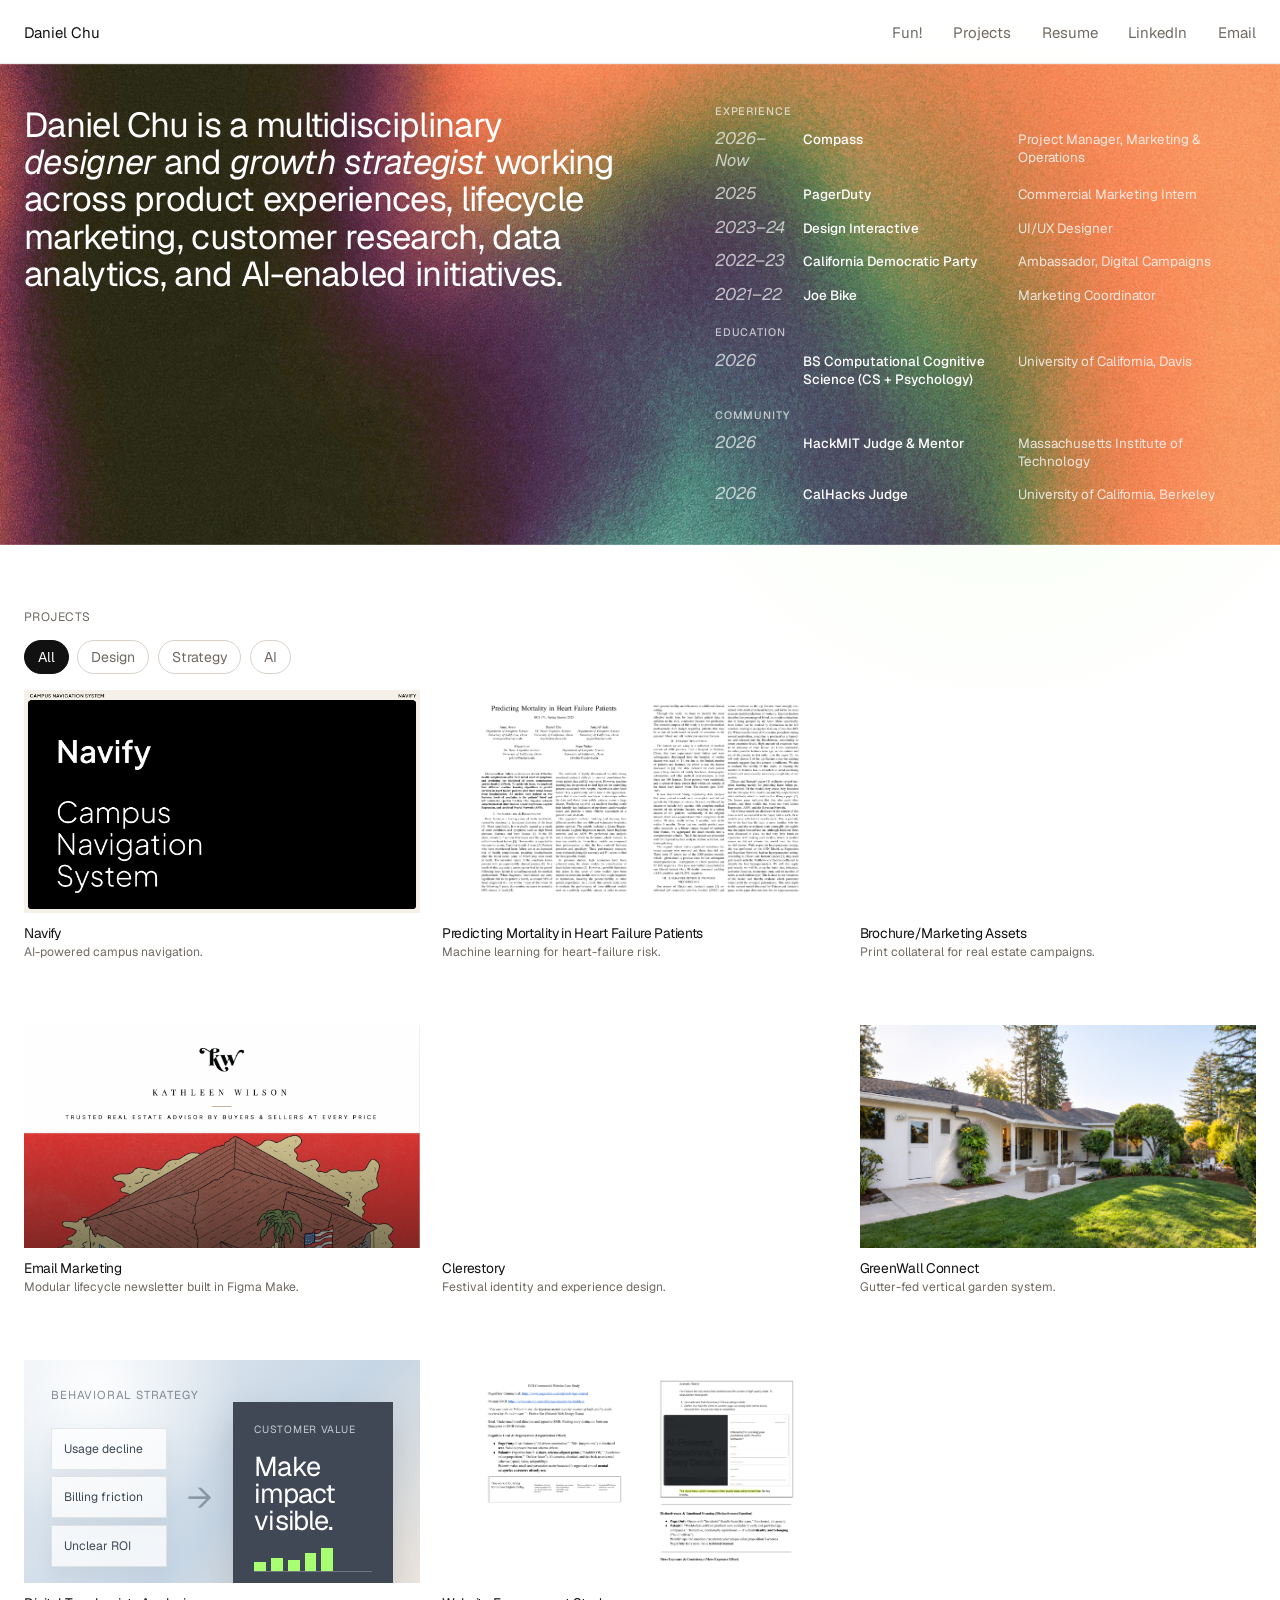
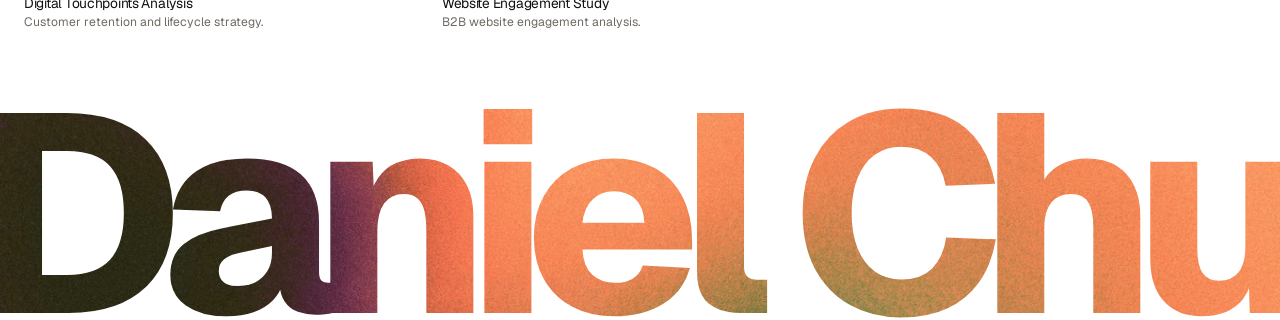
==== commit 46c19962: "Replace email card animation with static cover" ====
--- a/index.html
+++ b/index.html
@@ -174,34 +174,10 @@
               rel="noreferrer"
               aria-label="Open the Email Marketing project in Figma Make"
             >
-              <span class="email-marketing-card-art" aria-hidden="true">
-                <span class="email-marketing-card-slide email-marketing-intro-slide">
-                  <span class="email-marketing-masthead">
-                    <img src="assets/work/email-marketing/kw-logo.png" alt="">
-                    <span>Monthly market dispatch</span>
-                  </span>
-                  <span class="email-marketing-intro-copy">
-                    <small>July 2026 · Vol. XII</small>
-                    <strong>Where exceptional homes meet discerning buyers.</strong>
-                  </span>
-                </span>
-                <span class="email-marketing-card-slide email-marketing-property-slide">
-                  <img src="assets/work/email-marketing/property.jpg" alt="">
-                  <span class="email-marketing-property-copy">
-                    <small>Project spotlight</small>
-                    <strong>A considered home, thoughtfully marketed.</strong>
-                    <span>4 BD · 3.5 BA · 2,729 SF</span>
-                  </span>
-                </span>
-                <span class="email-marketing-card-slide email-marketing-recognition-slide">
-                  <img src="assets/work/email-marketing/recognition.png" alt="">
-                  <span class="email-marketing-recognition-copy">
-                    <small>Recognition</small>
-                    <strong>Ranked among Palo Alto's leading agents.</strong>
-                    <span>Modular campaign system · Figma Make</span>
-                  </span>
-                </span>
-              </span>
+              <img
+                src="assets/work/email-marketing/market-report-cover.png"
+                alt="Kathleen Wilson monthly real estate market report email"
+              >
             </a>
             <div class="showcase-copy">
               <h3>Email Marketing</h3>
--- a/styles.css
+++ b/styles.css
@@ -692,153 +692,14 @@
 }
 
 .email-marketing-card-thumb {
-  position: relative;
-  isolation: isolate;
   background: #fff;
-  color: #111;
-}
-
-.email-marketing-card-art,
-.email-marketing-card-slide {
-  position: absolute;
-  inset: 0;
-}
-
-.email-marketing-card-slide {
-  overflow: hidden;
-  opacity: 0;
-  pointer-events: none;
-  animation: email-marketing-cover-cycle 1.5s step-end infinite;
-}
-
-.email-marketing-card-slide small {
-  display: block;
-  margin: 0;
-  font-size: clamp(0.38rem, 0.62vw, 0.58rem);
-  font-weight: 600;
-  letter-spacing: 0.13em;
-  line-height: 1.2;
-  text-transform: uppercase;
-}
-
-.email-marketing-card-slide strong {
-  display: block;
-  font-family: Georgia, "Times New Roman", serif;
-  font-weight: 400;
-  line-height: 0.98;
-}
-
-.email-marketing-intro-slide {
-  display: grid;
-  grid-template-columns: 0.92fr 1.08fr;
-  padding: 7% 7.5%;
-  animation-delay: 0s;
-}
-
-.email-marketing-masthead {
-  display: flex;
-  flex-direction: column;
-  align-items: flex-start;
-  justify-content: space-between;
-  padding-right: 11%;
-  border-right: 1px solid #d8d4cd;
-  font-size: clamp(0.4rem, 0.7vw, 0.62rem);
-  line-height: 1.2;
-  text-transform: uppercase;
-}
-
-.email-marketing-masthead img {
-  width: clamp(2.2rem, 6vw, 4.8rem);
-  height: auto;
-  object-fit: contain;
-  object-position: left top;
-}
-
-.email-marketing-intro-copy {
-  display: flex;
-  flex-direction: column;
-  justify-content: space-between;
-  padding-left: 9%;
-}
-
-.email-marketing-intro-copy strong {
-  max-width: 9em;
-  font-size: clamp(1rem, 2.25vw, 2rem);
-}
-
-.email-marketing-property-slide {
-  display: grid;
-  grid-template-columns: 1.15fr 0.85fr;
-  animation-delay: -1s;
-}
-
-.email-marketing-property-slide > img {
+}
+
+.email-marketing-card-thumb > img {
   width: 100%;
   height: 100%;
   object-fit: cover;
-  object-position: center;
-}
-
-.email-marketing-property-copy,
-.email-marketing-recognition-copy {
-  display: flex;
-  flex-direction: column;
-  padding: 10% 10% 8%;
-}
-
-.email-marketing-property-copy strong,
-.email-marketing-recognition-copy strong {
-  margin-top: auto;
-  font-size: clamp(0.9rem, 1.72vw, 1.55rem);
-}
-
-.email-marketing-property-copy > span,
-.email-marketing-recognition-copy > span {
-  margin-top: 8%;
-  font-size: clamp(0.38rem, 0.65vw, 0.58rem);
-  letter-spacing: 0.06em;
-  line-height: 1.25;
-  text-transform: uppercase;
-}
-
-.email-marketing-recognition-slide {
-  display: grid;
-  grid-template-columns: 0.88fr 1.12fr;
-  animation-delay: -0.5s;
-}
-
-.email-marketing-recognition-slide > img {
-  width: 100%;
-  height: 100%;
-  object-fit: cover;
-  object-position: center;
-}
-
-.email-marketing-recognition-copy {
-  padding: 8% 9% 7%;
-}
-
-@keyframes email-marketing-cover-cycle {
-  0%,
-  33.32% {
-    opacity: 1;
-  }
-
-  33.33%,
-  100% {
-    opacity: 0;
-  }
-}
-
-@media (prefers-reduced-motion: reduce) {
-  .email-marketing-card-slide {
-    animation: none;
-    opacity: 0;
-  }
-
-  .email-marketing-intro-slide {
-    opacity: 1;
-  }
+  object-position: top center;
 }
 
 .touchpoints-thumb {
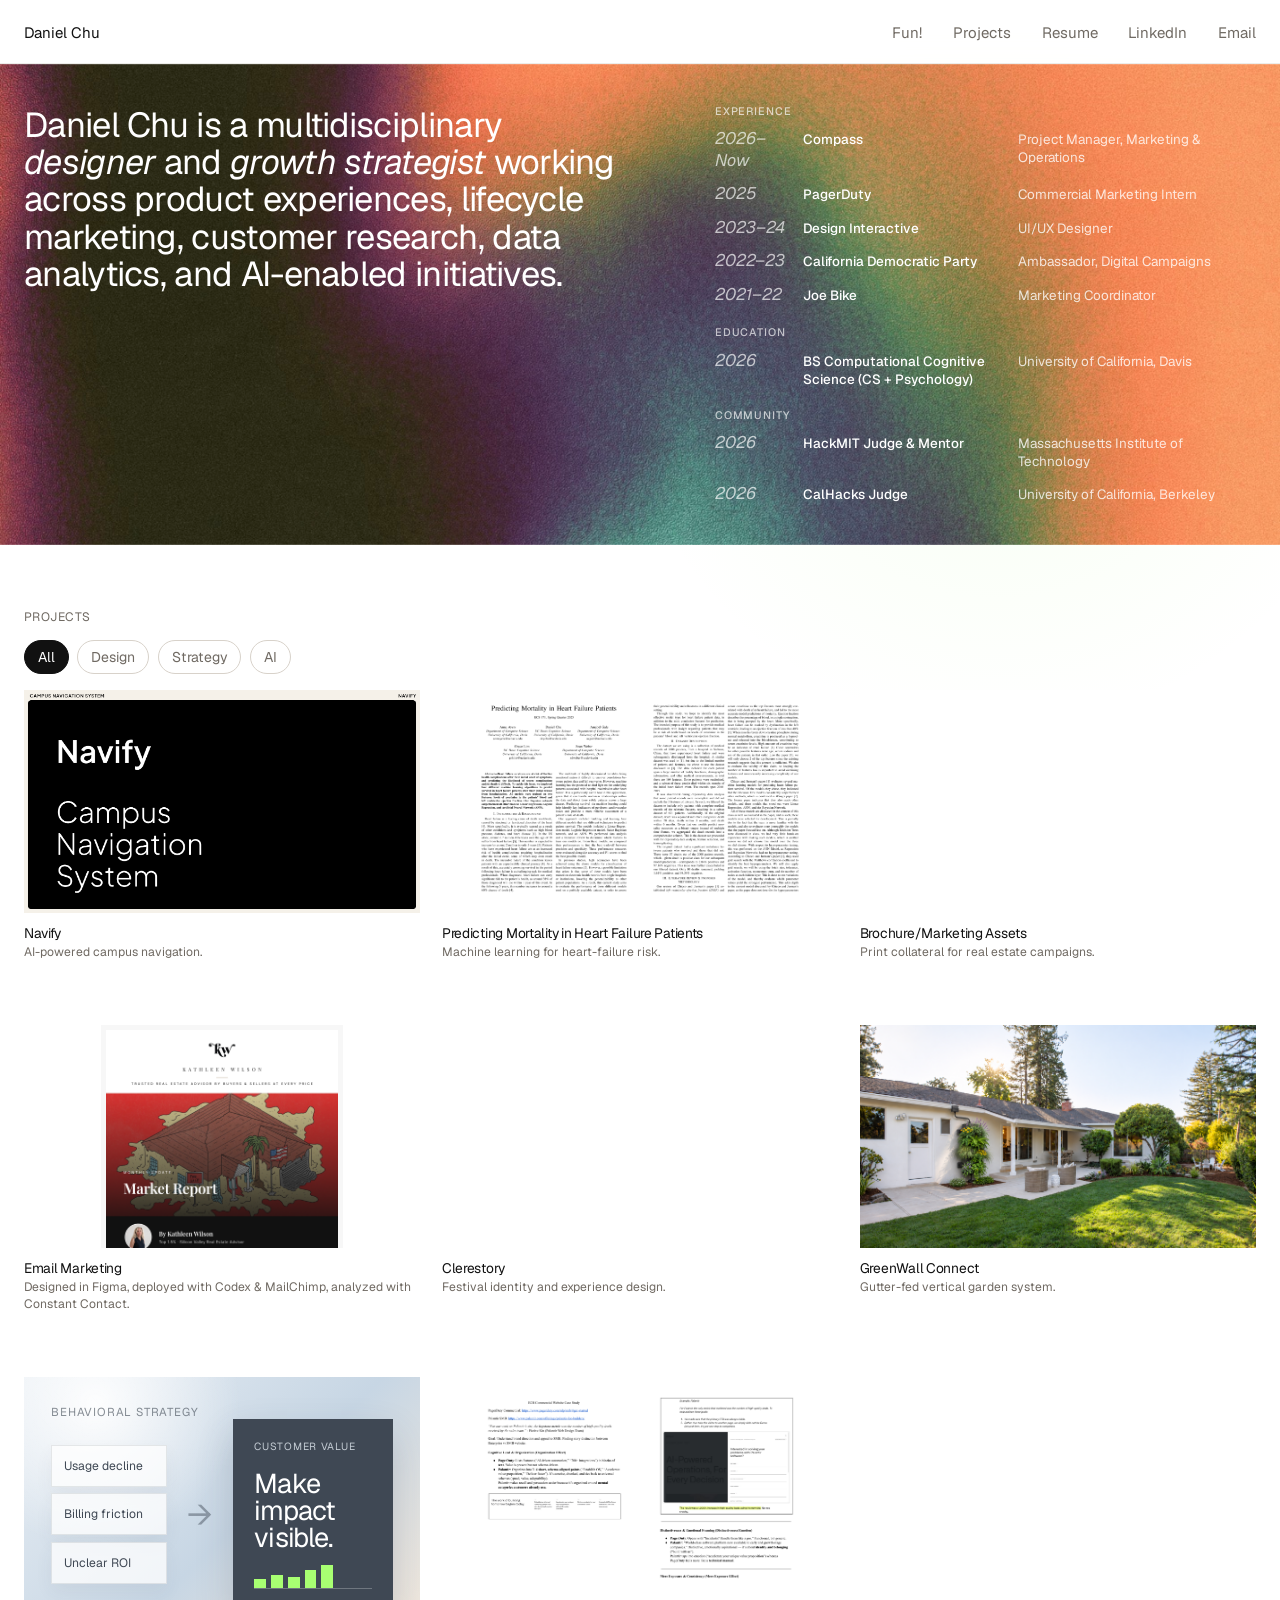
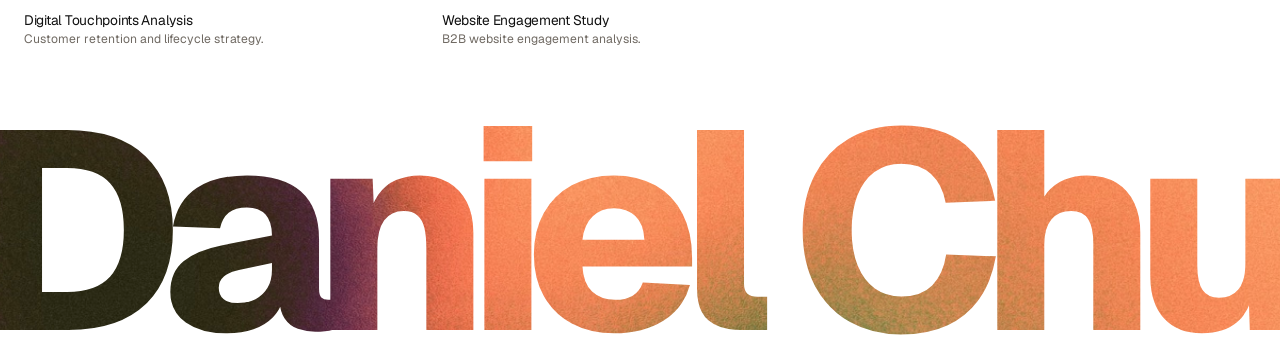
==== commit 99f97a47: "Publish email marketing gallery and refined cover" ====
--- a/index.html
+++ b/index.html
@@ -169,19 +169,19 @@
           <article class="showcase-card" data-category="design strategy ai">
             <a
               class="showcase-thumb email-marketing-card-thumb"
-              href="https://www.figma.com/make/VsO2bEeGpvYip3xRsM9HTd/test-2?t=ZF4B5QsrHJPivvor-1"
-              target="_blank"
-              rel="noreferrer"
-              aria-label="Open the Email Marketing project in Figma Make"
-            >
-              <img
-                src="assets/work/email-marketing/market-report-cover.png"
-                alt="Kathleen Wilson monthly real estate market report email"
-              >
+              href="projects/email-marketing.html"
+              aria-label="View the Email Marketing project"
+            >
+              <span class="email-marketing-cover-frame">
+                <img
+                  src="assets/work/email-marketing/market-report-content-hires.png"
+                  alt="Kathleen Wilson monthly real estate market report email"
+                >
+              </span>
             </a>
             <div class="showcase-copy">
               <h3>Email Marketing</h3>
-              <p>Modular lifecycle newsletter built in Figma Make.</p>
+              <p>Designed in Figma, deployed with Codex &amp; MailChimp, analyzed with Constant Contact.</p>
             </div>
           </article>
 
--- a/styles.css
+++ b/styles.css
@@ -692,13 +692,24 @@
 }
 
 .email-marketing-card-thumb {
-  background: #fff;
-}
-
-.email-marketing-card-thumb > img {
+  position: relative;
+  align-items: flex-start;
+  padding-top: 0;
+  background: transparent;
+}
+
+.email-marketing-cover-frame {
+  display: block;
+  width: 61%;
+  padding: 5px;
+  background: #f7f7f7;
+  flex: 0 0 auto;
+}
+
+.email-marketing-cover-frame > img {
   width: 100%;
-  height: 100%;
-  object-fit: cover;
+  height: auto;
+  object-fit: contain;
   object-position: top center;
 }
 
